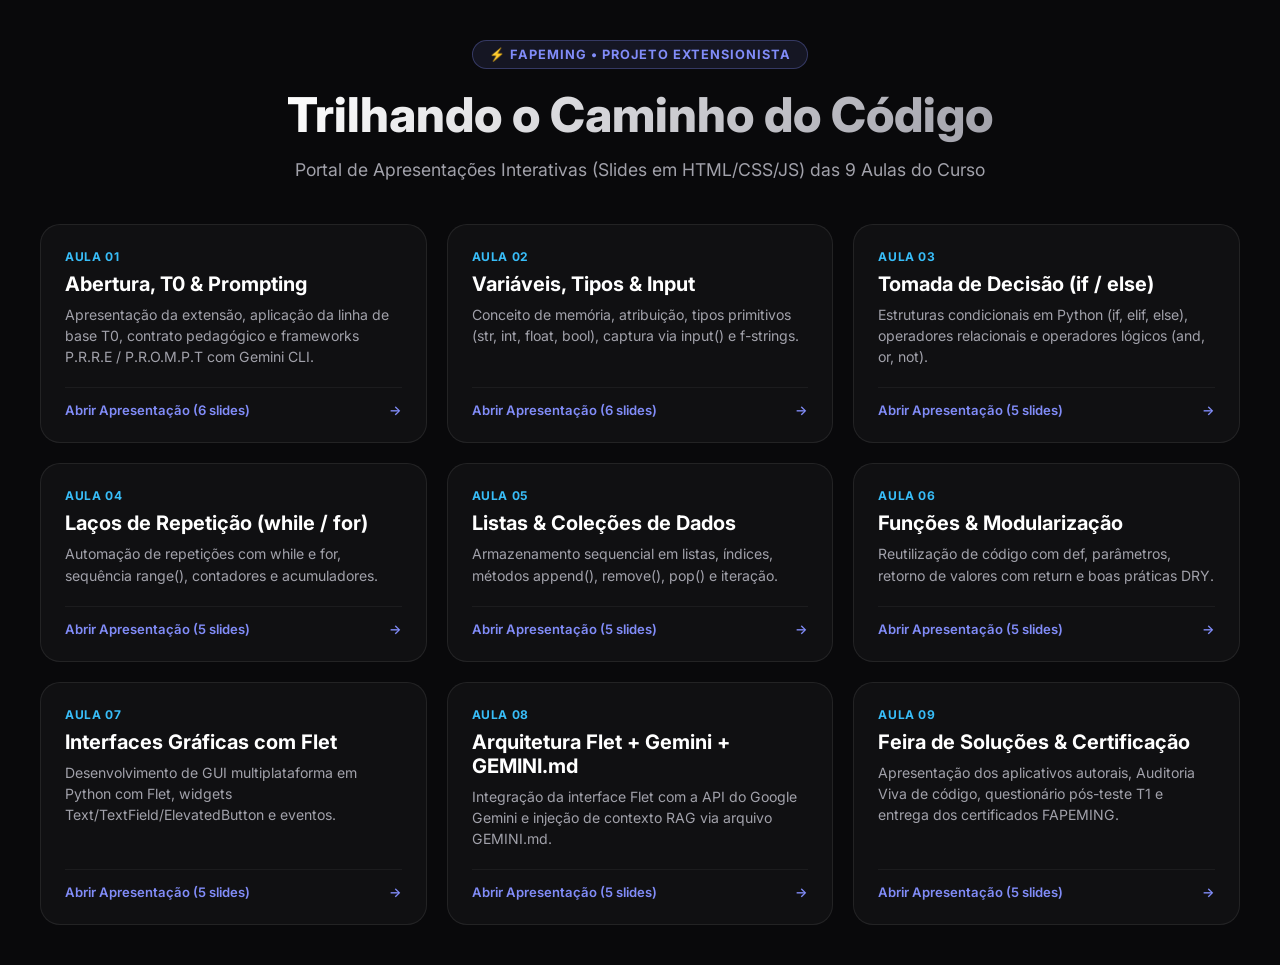
==== arquivos-trilhando/Slides/index.html @ b69031ae "Initial commit: FAPEMING Project - Lesson Scripts, Slides, and Media" ====
<!DOCTYPE html>
<html lang="pt-BR">
<head>
    <meta charset="UTF-8">
    <meta name="viewport" content="width=device-width, initial-scale=1.0">
    <title>Portal de Apresentações - Trilhando o Caminho do Código</title>
    <link rel="preconnect" href="https://fonts.googleapis.com">
    <link rel="preconnect" href="https://fonts.gstatic.com" crossorigin>
    <link href="https://fonts.googleapis.com/css2?family=Inter:wght@400;500;600;700;800&family=JetBrains+Mono:wght@400;600;700&display=swap" rel="stylesheet">
    <style>
        *, *::before, *::after { margin: 0; padding: 0; box-sizing: border-box; }
        :root {
            --bg-primary: #09090b;
            --bg-card: rgba(255, 255, 255, 0.03);
            --border-color: rgba(255, 255, 255, 0.08);
            --text-primary: #f4f4f5;
            --text-secondary: #a1a1aa;
            --accent-purple: #818cf8;
            --accent-blue: #38bdf8;
            --accent-green: #34d399;
            --accent-orange: #fb923c;
        }
        body {
            font-family: 'Inter', sans-serif;
            background-color: var(--bg-primary);
            color: var(--text-primary);
            min-height: 100vh;
            padding: 40px 20px;
            display: flex;
            flex-direction: column;
            align-items: center;
        }
        .header {
            text-align: center;
            max-width: 800px;
            margin-bottom: 40px;
        }
        .badge {
            display: inline-block;
            padding: 6px 16px;
            border-radius: 100px;
            background: rgba(129, 140, 248, 0.1);
            border: 1px solid rgba(129, 140, 248, 0.3);
            color: var(--accent-purple);
            font-size: 0.8rem;
            font-weight: 700;
            letter-spacing: 0.08em;
            text-transform: uppercase;
            margin-bottom: 16px;
        }
        h1 {
            font-size: clamp(2rem, 4vw, 3rem);
            font-weight: 800;
            background: linear-gradient(135deg, #fff 0%, #a1a1aa 100%);
            -webkit-background-clip: text;
            -webkit-text-fill-color: transparent;
            margin-bottom: 12px;
        }
        p.subtitle {
            color: var(--text-secondary);
            font-size: 1.1rem;
            line-height: 1.6;
        }
        .grid {
            display: grid;
            grid-template-columns: repeat(auto-fit, minmax(320px, 1fr));
            gap: 20px;
            width: 100%;
            max-width: 1200px;
        }
        .card {
            background: var(--bg-card);
            border: 1px solid var(--border-color);
            border-radius: 20px;
            padding: 24px;
            text-decoration: none;
            color: inherit;
            transition: all 0.3s ease;
            display: flex;
            flex-direction: column;
            justify-content: space-between;
            position: relative;
            overflow: hidden;
        }
        .card:hover {
            border-color: rgba(129, 140, 248, 0.4);
            transform: translateY(-4px);
            background: rgba(255, 255, 255, 0.06);
            box-shadow: 0 12px 30px rgba(0, 0, 0, 0.4);
        }
        .card-tag {
            font-size: 0.75rem;
            font-weight: 700;
            color: var(--accent-blue);
            text-transform: uppercase;
            letter-spacing: 0.05em;
            margin-bottom: 8px;
        }
        .card-title {
            font-size: 1.25rem;
            font-weight: 700;
            margin-bottom: 8px;
            color: #fff;
        }
        .card-desc {
            font-size: 0.88rem;
            color: var(--text-secondary);
            line-height: 1.5;
            margin-bottom: 20px;
        }
        .card-footer {
            display: flex;
            align-items: center;
            justify-content: space-between;
            font-size: 0.82rem;
            font-weight: 600;
            color: var(--accent-purple);
            border-top: 1px solid rgba(255, 255, 255, 0.05);
            padding-top: 14px;
        }
        .card-footer span.arrow {
            transition: transform 0.2s ease;
        }
        .card:hover .card-footer span.arrow {
            transform: translateX(4px);
        }
    </style>
</head>
<body>
    <div class="header">
        <div class="badge">⚡ FAPEMING • PROJETO EXTENSIONISTA</div>
        <h1>Trilhando o Caminho do Código</h1>
        <p class="subtitle">Portal de Apresentações Interativas (Slides em HTML/CSS/JS) das 9 Aulas do Curso</p>
    </div>

    <div class="grid">
        <a href="aula-01-slides.html" class="card">
            <div>
                <div class="card-tag">AULA 01</div>
                <div class="card-title">Abertura, T0 & Prompting</div>
                <div class="card-desc">Apresentação da extensão, aplicação da linha de base T0, contrato pedagógico e frameworks P.R.R.E / P.R.O.M.P.T com Gemini CLI.</div>
            </div>
            <div class="card-footer">
                <span>Abrir Apresentação (6 slides)</span>
                <span class="arrow">→</span>
            </div>
        </a>

        <a href="aula-02-slides.html" class="card">
            <div>
                <div class="card-tag">AULA 02</div>
                <div class="card-title">Variáveis, Tipos & Input</div>
                <div class="card-desc">Conceito de memória, atribuição, tipos primitivos (str, int, float, bool), captura via input() e f-strings.</div>
            </div>
            <div class="card-footer">
                <span>Abrir Apresentação (6 slides)</span>
                <span class="arrow">→</span>
            </div>
        </a>

        <a href="aula-03-slides.html" class="card">
            <div>
                <div class="card-tag">AULA 03</div>
                <div class="card-title">Tomada de Decisão (if / else)</div>
                <div class="card-desc">Estruturas condicionais em Python (if, elif, else), operadores relacionais e operadores lógicos (and, or, not).</div>
            </div>
            <div class="card-footer">
                <span>Abrir Apresentação (5 slides)</span>
                <span class="arrow">→</span>
            </div>
        </a>

        <a href="aula-04-slides.html" class="card">
            <div>
                <div class="card-tag">AULA 04</div>
                <div class="card-title">Laços de Repetição (while / for)</div>
                <div class="card-desc">Automação de repetições com while e for, sequência range(), contadores e acumuladores.</div>
            </div>
            <div class="card-footer">
                <span>Abrir Apresentação (5 slides)</span>
                <span class="arrow">→</span>
            </div>
        </a>

        <a href="aula-05-slides.html" class="card">
            <div>
                <div class="card-tag">AULA 05</div>
                <div class="card-title">Listas & Coleções de Dados</div>
                <div class="card-desc">Armazenamento sequencial em listas, índices, métodos append(), remove(), pop() e iteração.</div>
            </div>
            <div class="card-footer">
                <span>Abrir Apresentação (5 slides)</span>
                <span class="arrow">→</span>
            </div>
        </a>

        <a href="aula-06-slides.html" class="card">
            <div>
                <div class="card-tag">AULA 06</div>
                <div class="card-title">Funções & Modularização</div>
                <div class="card-desc">Reutilização de código com def, parâmetros, retorno de valores com return e boas práticas DRY.</div>
            </div>
            <div class="card-footer">
                <span>Abrir Apresentação (5 slides)</span>
                <span class="arrow">→</span>
            </div>
        </a>

        <a href="aula-07-slides.html" class="card">
            <div>
                <div class="card-tag">AULA 07</div>
                <div class="card-title">Interfaces Gráficas com Flet</div>
                <div class="card-desc">Desenvolvimento de GUI multiplataforma em Python com Flet, widgets Text/TextField/ElevatedButton e eventos.</div>
            </div>
            <div class="card-footer">
                <span>Abrir Apresentação (5 slides)</span>
                <span class="arrow">→</span>
            </div>
        </a>

        <a href="aula-08-slides.html" class="card">
            <div>
                <div class="card-tag">AULA 08</div>
                <div class="card-title">Arquitetura Flet + Gemini + GEMINI.md</div>
                <div class="card-desc">Integração da interface Flet com a API do Google Gemini e injeção de contexto RAG via arquivo GEMINI.md.</div>
            </div>
            <div class="card-footer">
                <span>Abrir Apresentação (5 slides)</span>
                <span class="arrow">→</span>
            </div>
        </a>

        <a href="aula-09-slides.html" class="card">
            <div>
                <div class="card-tag">AULA 09</div>
                <div class="card-title">Feira de Soluções & Certificação</div>
                <div class="card-desc">Apresentação dos aplicativos autorais, Auditoria Viva de código, questionário pós-teste T1 e entrega dos certificados FAPEMING.</div>
            </div>
            <div class="card-footer">
                <span>Abrir Apresentação (5 slides)</span>
                <span class="arrow">→</span>
            </div>
        </a>
    </div>
</body>
</html>
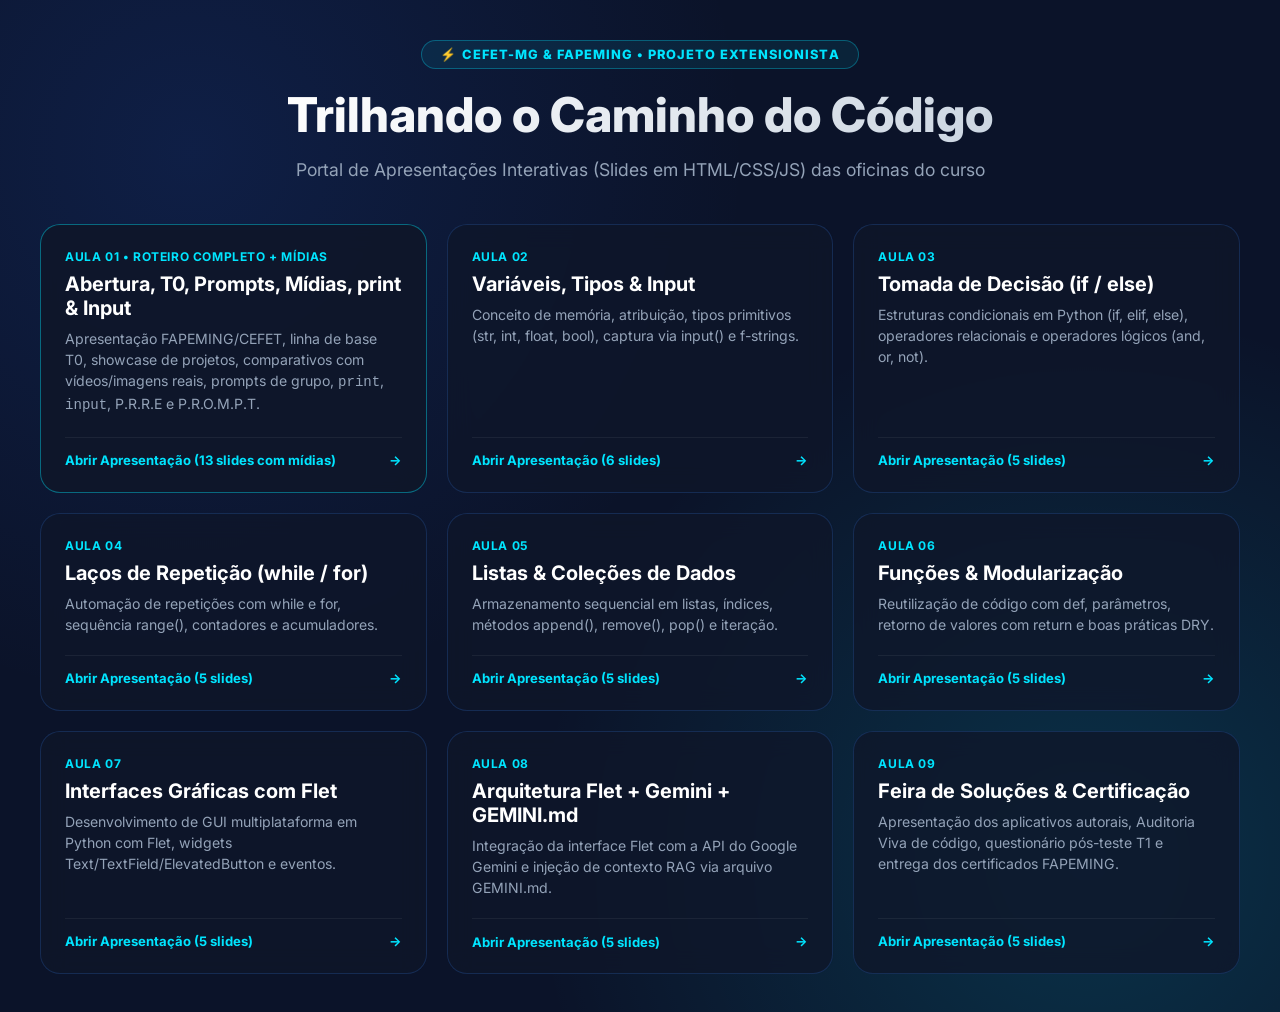
==== commit a6552a23: "Ajustes slides" ====
--- a/arquivos-trilhando/Slides/index.html
+++ b/arquivos-trilhando/Slides/index.html
@@ -3,22 +3,22 @@
 <head>
     <meta charset="UTF-8">
     <meta name="viewport" content="width=device-width, initial-scale=1.0">
-    <title>Portal de Apresentações - Trilhando o Caminho do Código</title>
+    <title>Portal de Apresentações - Trilhando o Caminho do Código | CEFET-MG & FAPEMING</title>
     <link rel="preconnect" href="https://fonts.googleapis.com">
     <link rel="preconnect" href="https://fonts.gstatic.com" crossorigin>
     <link href="https://fonts.googleapis.com/css2?family=Inter:wght@400;500;600;700;800&family=JetBrains+Mono:wght@400;600;700&display=swap" rel="stylesheet">
     <style>
         *, *::before, *::after { margin: 0; padding: 0; box-sizing: border-box; }
         :root {
-            --bg-primary: #09090b;
-            --bg-card: rgba(255, 255, 255, 0.03);
-            --border-color: rgba(255, 255, 255, 0.08);
-            --text-primary: #f4f4f5;
-            --text-secondary: #a1a1aa;
-            --accent-purple: #818cf8;
-            --accent-blue: #38bdf8;
-            --accent-green: #34d399;
-            --accent-orange: #fb923c;
+            --bg-primary: #0b1329;
+            --bg-card: rgba(15, 23, 42, 0.78);
+            --border-color: rgba(59, 130, 246, 0.2);
+            --border-glow: rgba(0, 229, 255, 0.4);
+            --text-primary: #f8fafc;
+            --text-secondary: #94a3b8;
+            --cefet-cyan: #00E5FF;
+            --cefet-blue: #2563eb;
+            --cefet-purple: #8b5cf6;
         }
         body {
             font-family: 'Inter', sans-serif;
@@ -29,21 +29,24 @@
             display: flex;
             flex-direction: column;
             align-items: center;
+            background-image: 
+                radial-gradient(circle at 15% 15%, rgba(37, 99, 235, 0.15), transparent 40%),
+                radial-gradient(circle at 85% 85%, rgba(0, 229, 255, 0.15), transparent 40%);
         }
         .header {
             text-align: center;
-            max-width: 800px;
+            max-width: 850px;
             margin-bottom: 40px;
         }
         .badge {
             display: inline-block;
-            padding: 6px 16px;
+            padding: 6px 18px;
             border-radius: 100px;
-            background: rgba(129, 140, 248, 0.1);
-            border: 1px solid rgba(129, 140, 248, 0.3);
-            color: var(--accent-purple);
+            background: rgba(0, 229, 255, 0.08);
+            border: 1px solid rgba(0, 229, 255, 0.3);
+            color: var(--cefet-cyan);
             font-size: 0.8rem;
-            font-weight: 700;
+            font-weight: 800;
             letter-spacing: 0.08em;
             text-transform: uppercase;
             margin-bottom: 16px;
@@ -51,7 +54,7 @@
         h1 {
             font-size: clamp(2rem, 4vw, 3rem);
             font-weight: 800;
-            background: linear-gradient(135deg, #fff 0%, #a1a1aa 100%);
+            background: linear-gradient(135deg, #ffffff 0%, #cbd5e1 100%);
             -webkit-background-clip: text;
             -webkit-text-fill-color: transparent;
             margin-bottom: 12px;
@@ -75,23 +78,24 @@
             padding: 24px;
             text-decoration: none;
             color: inherit;
-            transition: all 0.3s ease;
+            transition: all 0.3s cubic-bezier(0.4, 0, 0.2, 1);
             display: flex;
             flex-direction: column;
             justify-content: space-between;
             position: relative;
             overflow: hidden;
+            backdrop-filter: blur(12px);
         }
         .card:hover {
-            border-color: rgba(129, 140, 248, 0.4);
+            border-color: var(--border-glow);
             transform: translateY(-4px);
-            background: rgba(255, 255, 255, 0.06);
-            box-shadow: 0 12px 30px rgba(0, 0, 0, 0.4);
+            background: rgba(30, 41, 59, 0.85);
+            box-shadow: 0 15px 35px rgba(0, 0, 0, 0.5), 0 0 20px rgba(0, 229, 255, 0.15);
         }
         .card-tag {
             font-size: 0.75rem;
             font-weight: 700;
-            color: var(--accent-blue);
+            color: var(--cefet-cyan);
             text-transform: uppercase;
             letter-spacing: 0.05em;
             margin-bottom: 8px;
@@ -113,35 +117,35 @@
             align-items: center;
             justify-content: space-between;
             font-size: 0.82rem;
-            font-weight: 600;
-            color: var(--accent-purple);
-            border-top: 1px solid rgba(255, 255, 255, 0.05);
+            font-weight: 700;
+            color: var(--cefet-cyan);
+            border-top: 1px solid rgba(255, 255, 255, 0.06);
             padding-top: 14px;
         }
         .card-footer span.arrow {
             transition: transform 0.2s ease;
         }
         .card:hover .card-footer span.arrow {
-            transform: translateX(4px);
+            transform: translateX(5px);
         }
     </style>
 </head>
 <body>
     <div class="header">
-        <div class="badge">⚡ FAPEMING • PROJETO EXTENSIONISTA</div>
+        <div class="badge">⚡ CEFET-MG & FAPEMING • PROJETO EXTENSIONISTA</div>
         <h1>Trilhando o Caminho do Código</h1>
-        <p class="subtitle">Portal de Apresentações Interativas (Slides em HTML/CSS/JS) das 9 Aulas do Curso</p>
+        <p class="subtitle">Portal de Apresentações Interativas (Slides em HTML/CSS/JS) das oficinas do curso</p>
     </div>
 
     <div class="grid">
-        <a href="aula-01-slides.html" class="card">
-            <div>
-                <div class="card-tag">AULA 01</div>
-                <div class="card-title">Abertura, T0 & Prompting</div>
-                <div class="card-desc">Apresentação da extensão, aplicação da linha de base T0, contrato pedagógico e frameworks P.R.R.E / P.R.O.M.P.T com Gemini CLI.</div>
-            </div>
-            <div class="card-footer">
-                <span>Abrir Apresentação (6 slides)</span>
+        <a href="aula-01-slides.html" class="card" style="border-color: rgba(0, 229, 255, 0.4); background: rgba(15, 23, 42, 0.9);">
+            <div>
+                <div class="card-tag">AULA 01 • ROTEIRO COMPLETO + MÍDIAS</div>
+                <div class="card-title">Abertura, T0, Prompts, Mídias, print & Input</div>
+                <div class="card-desc">Apresentação FAPEMING/CEFET, linha de base T0, showcase de projetos, comparativos com vídeos/imagens reais, prompts de grupo, <code>print</code>, <code>input</code>, P.R.R.E e P.R.O.M.P.T.</div>
+            </div>
+            <div class="card-footer">
+                <span>Abrir Apresentação (13 slides com mídias)</span>
                 <span class="arrow">→</span>
             </div>
         </a>
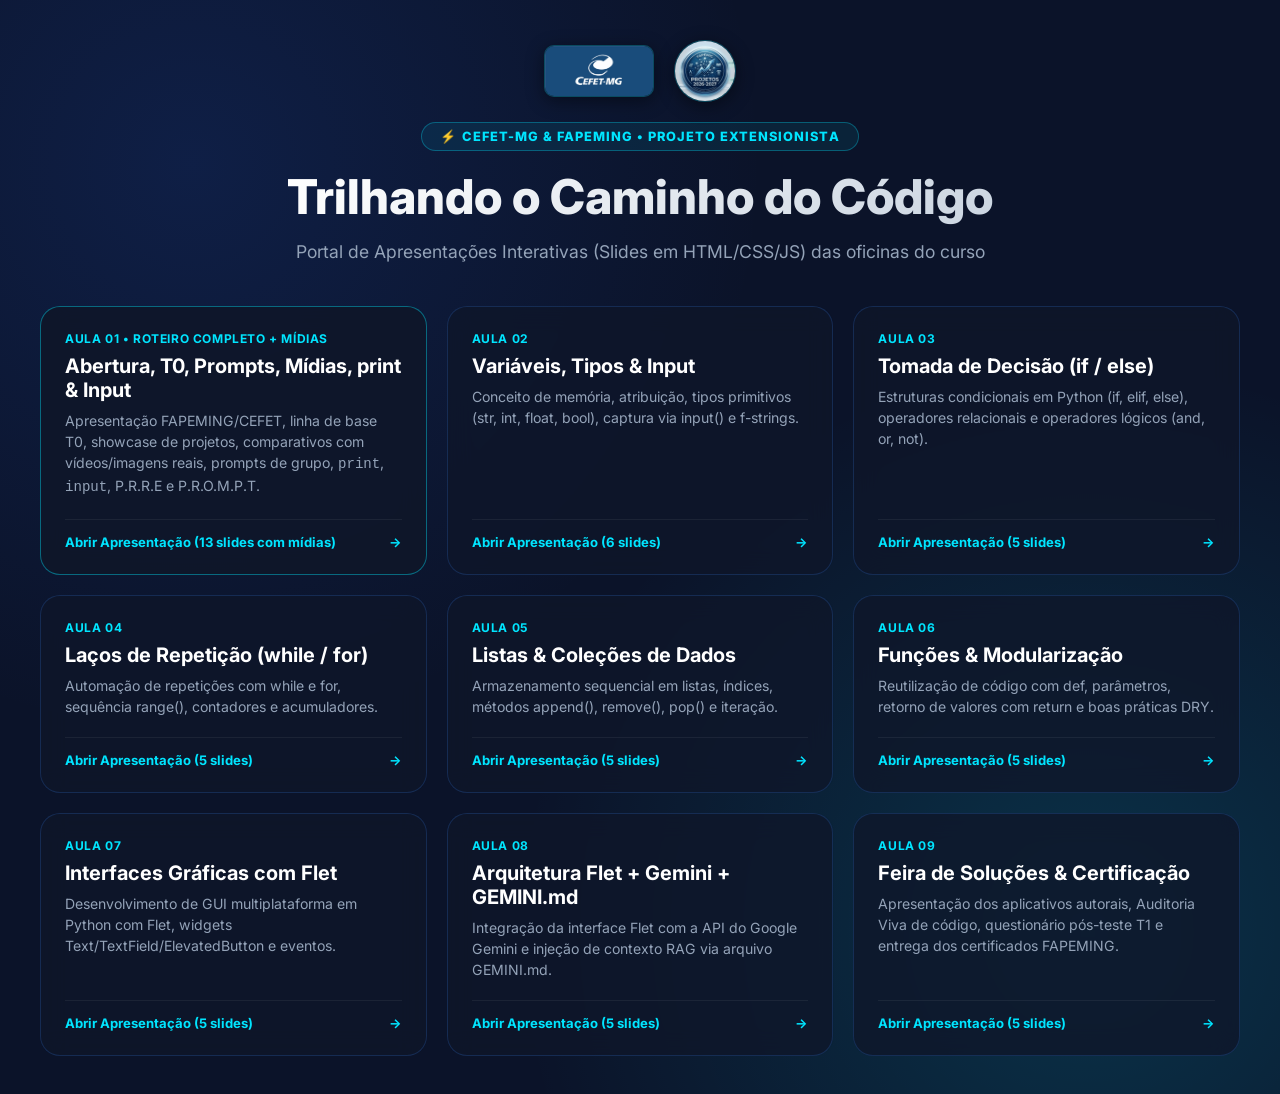
==== commit 2d3c0911: "Adiionar imagem" ====
--- a/arquivos-trilhando/Slides/index.html
+++ b/arquivos-trilhando/Slides/index.html
@@ -128,16 +128,49 @@
         .card:hover .card-footer span.arrow {
             transform: translateX(5px);
         }
+
+        /* Institutional Header Logos */
+        .institution-header {
+            display: flex;
+            align-items: center;
+            justify-content: center;
+            gap: 20px;
+            margin-bottom: 20px;
+        }
+        .inst-logo {
+            height: 52px;
+            object-fit: contain;
+            border-radius: 10px;
+            border: 1px solid rgba(0, 229, 255, 0.25);
+            box-shadow: 0 4px 18px rgba(0, 0, 0, 0.45);
+            transition: all 0.25s ease;
+            background: rgba(15, 23, 42, 0.8);
+        }
+        .inst-logo.fapemig-logo {
+            border-radius: 50%;
+            height: 62px;
+            width: 62px;
+        }
+        .inst-logo:hover {
+            transform: scale(1.08);
+            border-color: var(--cefet-cyan);
+            box-shadow: 0 0 20px rgba(0, 229, 255, 0.6);
+        }
     </style>
 </head>
 <body>
     <div class="header">
+        <div class="institution-header">
+            <img src="../Imagens/logo-cefet.jpg" alt="Logo CEFET-MG" class="inst-logo cefet-logo" title="CEFET-MG - Centro Federal de Educação Tecnológica de Minas Gerais">
+            <img src="../Imagens/logo-fapemig.jpg" alt="Selo FAPEMIG 2026-2027" class="inst-logo fapemig-logo" title="FAPEMIG - Fundação de Amparo à Pesquisa do Estado de Minas Gerais">
+        </div>
         <div class="badge">⚡ CEFET-MG & FAPEMING • PROJETO EXTENSIONISTA</div>
         <h1>Trilhando o Caminho do Código</h1>
         <p class="subtitle">Portal de Apresentações Interativas (Slides em HTML/CSS/JS) das oficinas do curso</p>
     </div>
 
     <div class="grid">
+
         <a href="aula-01-slides.html" class="card" style="border-color: rgba(0, 229, 255, 0.4); background: rgba(15, 23, 42, 0.9);">
             <div>
                 <div class="card-tag">AULA 01 • ROTEIRO COMPLETO + MÍDIAS</div>
